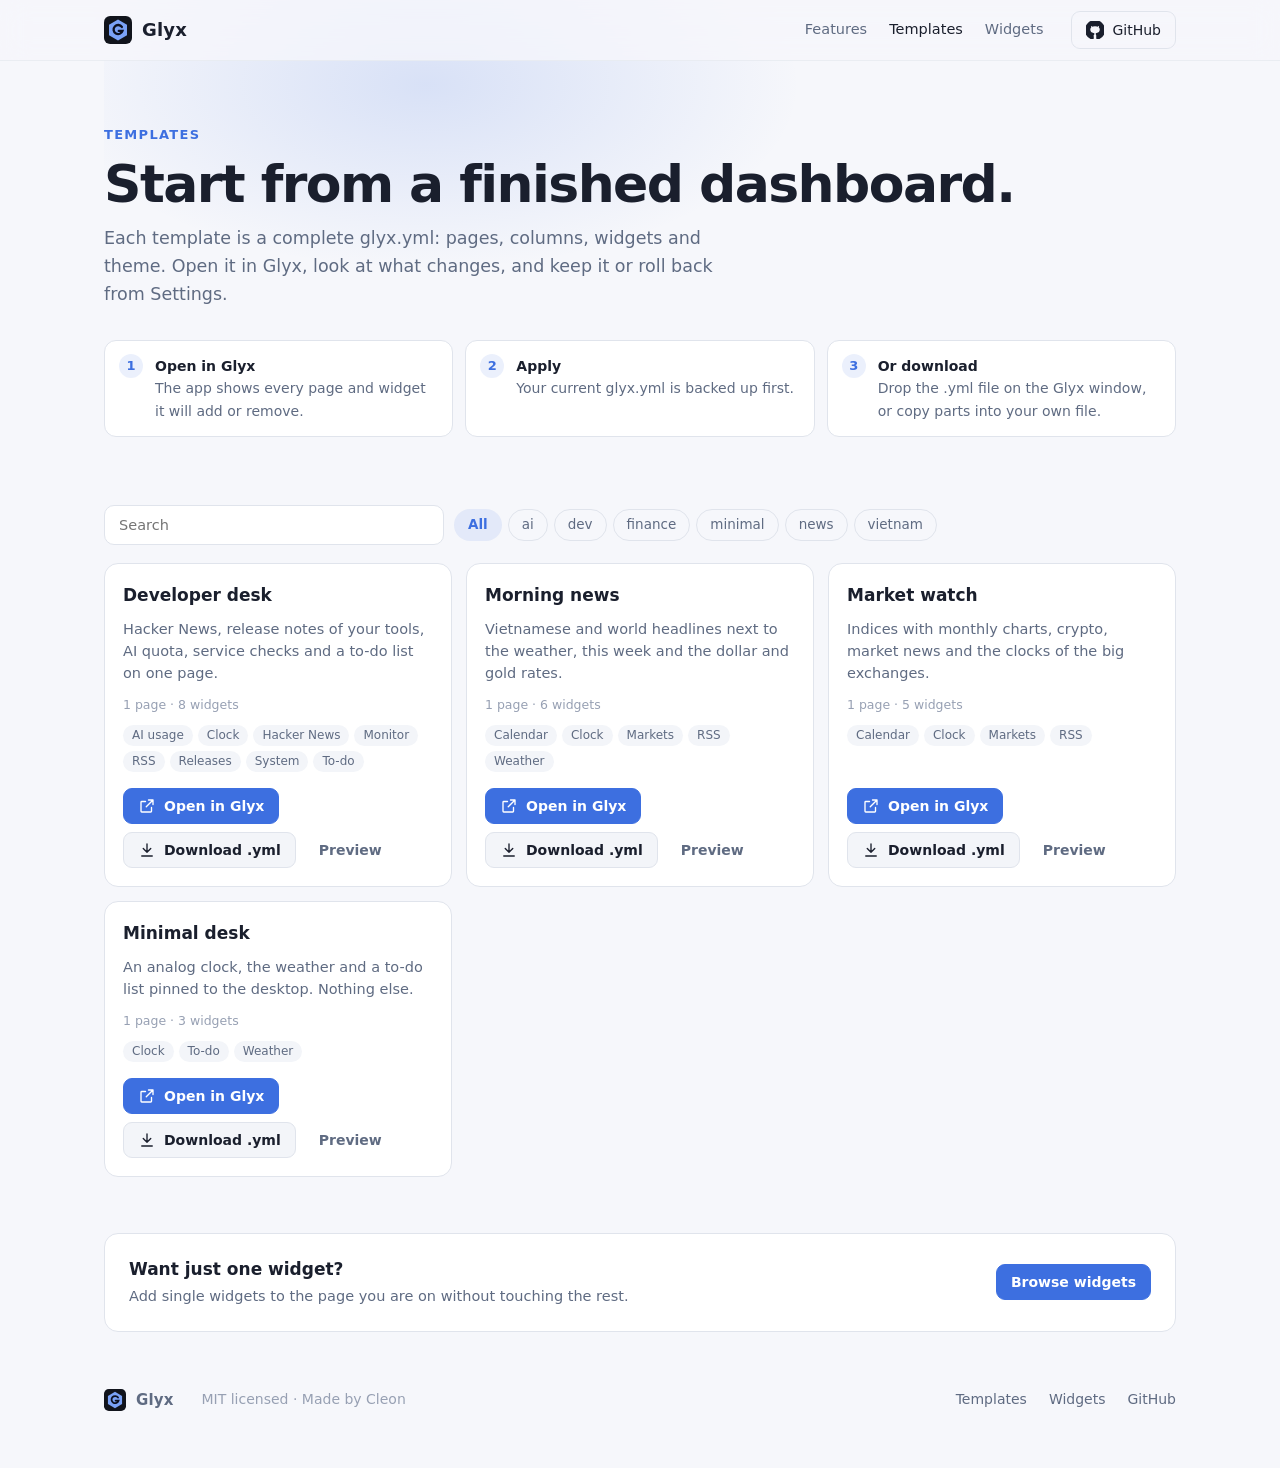
==== templates/index.html @ 7cb259ba "feat: add template and widget gallery with import catalog - /templates/ and /widgets/ list catalog/c" ====
<!doctype html>
<html lang="en">
<head>
<meta charset="utf-8">
<meta name="viewport" content="width=device-width, initial-scale=1">
<title>Templates — Glyx</title>
<meta name="description" content="Ready-made Glyx dashboards: open one in Glyx with a click or download its glyx.yml.">
<meta property="og:title" content="Templates — Glyx">
<meta property="og:description" content="Ready-made Glyx dashboards: open one in Glyx with a click or download its glyx.yml.">
<meta property="og:url" content="https://glyx.org/templates/">
<meta name="theme-color" content="#0d1017">
<link rel="icon" href="/favicon.svg" type="image/svg+xml">
<link rel="stylesheet" href="/assets/site.css">
</head>
<body data-page="templates">
<svg width="0" height="0" style="position:absolute" aria-hidden="true">
  <symbol id="logo" viewBox="0 0 512 512">
    <rect width="512" height="512" rx="112" fill="#11141c"/>
    <path d="M256 66l164.5 95v190L256 446 91.5 351V161z" fill="#7aa2f7"/>
    <path d="M327 200a83 83 0 1 0 11 72h-68" fill="none" stroke="#0c1020" stroke-width="42" stroke-linecap="round"/>
  </symbol>
  <symbol id="github" viewBox="0 0 16 16"><path fill="currentColor" d="M8 0C3.58 0 0 3.58 0 8c0 3.54 2.29 6.53 5.47 7.59.4.07.55-.17.55-.38 0-.19-.01-.82-.01-1.49-2.01.37-2.53-.49-2.69-.94-.09-.23-.48-.94-.82-1.13-.28-.15-.68-.52-.01-.53.63-.01 1.08.58 1.23.82.72 1.21 1.87.87 2.33.66.07-.52.28-.87.51-1.07-1.78-.2-3.64-.89-3.64-3.95 0-.87.31-1.59.82-2.15-.08-.2-.36-1.02.08-2.12 0 0 .67-.21 2.2.82.64-.18 1.32-.27 2-.27.68 0 1.36.09 2 .27 1.53-1.04 2.2-.82 2.2-.82.44 1.1.16 1.92.08 2.12.51.56.82 1.27.82 2.15 0 3.07-1.87 3.75-3.65 3.95.29.25.54.73.54 1.48 0 1.07-.01 1.93-.01 2.2 0 .21.15.46.55.38A8.013 8.013 0 0016 8c0-4.42-3.58-8-8-8z"/></symbol>
  <symbol id="i-download" viewBox="0 0 24 24"><path d="M12 4v11M7 10l5 5 5-5M5 20h14"/></symbol>
  <symbol id="i-open" viewBox="0 0 24 24"><path d="M14 4h6v6M20 4l-9 9M18 14v5a1 1 0 0 1-1 1H5a1 1 0 0 1-1-1V7a1 1 0 0 1 1-1h5"/></symbol>
</svg>

<header class="nav">
  <div class="wrap">
    <a class="logo" href="/"><svg><use href="#logo"/></svg>Glyx</a>
    <nav class="nav-links">
      <a href="/#features">Features</a>
      <a href="/templates/" aria-current="page">Templates</a>
      <a href="/widgets/">Widgets</a>
    </nav>
    <a class="gh" href="https://github.com/glyxapp"><svg class="i"><use href="#github"/></svg>GitHub</a>
  </div>
</header>

<main class="wrap">
  <div class="head">
    <div class="eyebrow">Templates</div>
    <h1>Start from a finished dashboard.</h1>
    <p class="lead">Each template is a complete glyx.yml: pages, columns, widgets and theme. Open it in Glyx, look at what changes, and keep it or roll back from Settings.</p>
    <ol class="steps">
      <li><b>Open in Glyx</b>The app shows every page and widget it will add or remove.</li>
      <li><b>Apply</b>Your current glyx.yml is backed up first.</li>
      <li><b>Or download</b>Drop the .yml file on the Glyx window, or copy parts into your own file.</li>
    </ol>
  </div>

  <div class="tools">
    <input class="search" id="search" type="search" placeholder="Search" aria-label="Search">
    <div class="chips" id="chips" aria-label="Filter by tag"></div>
  </div>
  <div class="grid" id="templates" aria-live="polite"></div>
  <div class="callout">
    <div><b>Want just one widget?</b><span>Add single widgets to the page you are on without touching the rest.</span></div>
    <a class="btn primary" href="/widgets/">Browse widgets</a>
  </div>
</main>

<footer>
  <div class="wrap">
    <a class="logo" href="/" style="font-size:15px"><svg style="width:22px;height:22px"><use href="#logo"/></svg>Glyx</a>
    <span>MIT licensed · Made by Cleon</span>
    <div class="links">
      <a href="/templates/">Templates</a>
      <a href="/widgets/">Widgets</a>
      <a href="https://github.com/glyxapp">GitHub</a>
    </div>
  </div>
</footer>

<div class="toast" id="toast" role="status" aria-live="polite"></div>
<script src="/assets/gallery.js" defer></script>
</body>
</html>
---- assets/site.css ----
/* Shared by the gallery pages (/templates/, /widgets/). Tokens match the landing page. */
:root{
  --font:"Segoe UI Variable Display","Segoe UI",system-ui,-apple-system,"Helvetica Neue",sans-serif;
  --mono:"Cascadia Code","JetBrains Mono",ui-monospace,Consolas,monospace;
  --max:1120px;
  --bg:#0d1017; --bg-2:#11151e; --surface:#171b25; --surface-2:#1e2330;
  --border:#252c3b; --text:#e3e7f1; --dim:#8f98ad; --faint:#5d6680;
  --accent:#7aa2f7; --accent-2:#bb9af7; --accent-soft:rgba(122,162,247,.13); --on-accent:#0c1020;
  --ok:#7fd18b; --warn:#e7c06a; --err:#f2777a;
  --code-key:#7dcfff; --code-str:#9ece6a; --code-com:#5d6680;
  --glow:rgba(122,162,247,.22);
  color-scheme:dark;
}
@media (prefers-color-scheme: light){
  :root:not([data-theme="dark"]){
    --bg:#f6f7fb; --bg-2:#eef1f7; --surface:#ffffff; --surface-2:#f3f5f9;
    --border:#e0e4ec; --text:#1a1f2d; --dim:#5f6b82; --faint:#97a0b3;
    --accent:#3d6fe0; --accent-2:#8a5cf0; --accent-soft:rgba(61,111,224,.1); --on-accent:#fff;
    --ok:#2f9e55; --warn:#a97a06; --err:#d64545;
    --code-key:#1f7ab8; --code-str:#3d8a26; --code-com:#97a0b3;
    --glow:rgba(61,111,224,.16);
    color-scheme:light;
  }
}
:root[data-theme="light"]{
  --bg:#f6f7fb; --bg-2:#eef1f7; --surface:#ffffff; --surface-2:#f3f5f9;
  --border:#e0e4ec; --text:#1a1f2d; --dim:#5f6b82; --faint:#97a0b3;
  --accent:#3d6fe0; --accent-2:#8a5cf0; --accent-soft:rgba(61,111,224,.1); --on-accent:#fff;
  --ok:#2f9e55; --warn:#a97a06; --err:#d64545;
  --code-key:#1f7ab8; --code-str:#3d8a26; --code-com:#97a0b3;
  --glow:rgba(61,111,224,.16);
  color-scheme:light;
}

*{box-sizing:border-box}
body{margin:0;background:var(--bg);color:var(--text);font:16px/1.6 var(--font);-webkit-font-smoothing:antialiased;overflow-x:hidden}
a{color:inherit}
code,pre{font-family:var(--mono)}
button{font:inherit;color:inherit;cursor:pointer}
.wrap{max-width:var(--max);margin:0 auto;padding:0 24px}
.i{width:18px;height:18px;fill:none;stroke:currentColor;stroke-width:1.8;stroke-linecap:round;stroke-linejoin:round;flex:none}

.nav{position:sticky;top:0;z-index:10;backdrop-filter:blur(14px);-webkit-backdrop-filter:blur(14px);background:color-mix(in srgb,var(--bg) 78%,transparent);border-bottom:1px solid color-mix(in srgb,var(--border) 60%,transparent)}
.nav .wrap{display:flex;align-items:center;gap:28px;height:60px}
.logo{display:flex;align-items:center;gap:10px;font-weight:700;font-size:18px;letter-spacing:.01em;text-decoration:none}
.logo svg{width:28px;height:28px}
.nav-links{display:flex;gap:22px;margin-left:auto;font-size:14.5px}
.nav-links a{color:var(--dim);text-decoration:none}
.nav-links a:hover,.nav-links a[aria-current]{color:var(--text)}
.gh{display:flex;align-items:center;gap:8px;padding:7px 14px;border:1px solid var(--border);border-radius:9px;font-size:14px;text-decoration:none}
.gh:hover{background:var(--surface)}

.head{position:relative;padding:64px 0 28px}
.head::before{content:"";position:absolute;inset:-120px 0 auto;height:480px;background:radial-gradient(50% 55% at 30% 30%,var(--glow),transparent 70%);pointer-events:none;z-index:-1}
.eyebrow{font-size:13px;font-weight:650;letter-spacing:.1em;text-transform:uppercase;color:var(--accent)}
h1{margin:10px 0 12px;font-size:clamp(34px,5vw,52px);line-height:1.08;letter-spacing:-.03em;font-weight:740}
.lead{max-width:640px;margin:0;color:var(--dim);font-size:17.5px}

.steps{display:grid;grid-template-columns:repeat(3,1fr);gap:12px;margin:32px 0 0;padding:0;list-style:none;counter-reset:s}
.steps li{position:relative;padding:14px 16px 14px 50px;border:1px solid var(--border);border-radius:12px;background:var(--surface);font-size:14px;color:var(--dim);counter-increment:s}
.steps li::before{content:counter(s);position:absolute;left:14px;top:13px;width:24px;height:24px;border-radius:50%;display:grid;place-items:center;background:var(--accent-soft);color:var(--accent);font-weight:700;font-size:13px}
.steps b{display:block;color:var(--text);font-weight:600}

.tools{display:flex;flex-wrap:wrap;gap:10px;align-items:center;margin:40px 0 18px}
.search{flex:1 1 240px;max-width:340px;height:40px;padding:0 14px;border:1px solid var(--border);border-radius:10px;background:var(--surface);font:inherit;font-size:14.5px;color:var(--text)}
.search:focus{outline:2px solid var(--accent);outline-offset:-1px}
.chips{display:flex;flex-wrap:wrap;gap:6px}
.chip{height:32px;padding:0 13px;border:1px solid var(--border);border-radius:99px;background:transparent;font-size:13.5px;color:var(--dim)}
.chip:hover{color:var(--text)}
.chip[aria-pressed="true"]{background:var(--accent-soft);border-color:transparent;color:var(--accent);font-weight:600}

h2{margin:56px 0 6px;font-size:24px;letter-spacing:-.015em}
h2 + .sub{margin:0 0 18px;color:var(--dim);font-size:15px}
.grid{display:grid;grid-template-columns:repeat(auto-fill,minmax(320px,1fr));gap:14px}
.card{display:flex;flex-direction:column;gap:10px;padding:18px;border:1px solid var(--border);border-radius:14px;background:var(--surface);min-width:0}
.card:hover{border-color:color-mix(in srgb,var(--accent) 45%,var(--border))}
.card h3{margin:0;font-size:17px;font-weight:650;display:flex;align-items:baseline;gap:8px;flex-wrap:wrap}
.card h3 small{font-size:12.5px;font-weight:500;color:var(--faint)}
.card p{margin:0;color:var(--dim);font-size:14.5px;line-height:1.5}
.meta{font-size:12.5px;color:var(--faint)}
.tags{display:flex;flex-wrap:wrap;gap:5px}
.tag{padding:1px 9px;border-radius:99px;background:var(--surface-2);font-size:12px;color:var(--dim)}
.tag.src{background:var(--accent-soft);color:var(--accent)}
.perms{margin:0;padding:10px 12px 10px 30px;border-radius:9px;background:var(--surface-2);font-size:13px;color:var(--dim);line-height:1.6}
.perms.none{padding-left:12px;list-style:none}
.actions{display:flex;flex-wrap:wrap;gap:8px;margin-top:auto;padding-top:6px}
.btn{display:inline-flex;align-items:center;gap:8px;height:36px;padding:0 14px;border-radius:9px;border:1px solid var(--border);background:var(--surface-2);font-size:14px;font-weight:550;text-decoration:none;white-space:nowrap}
.btn:hover{background:color-mix(in srgb,var(--surface-2) 70%,var(--border))}
.btn.primary{background:var(--accent);border-color:var(--accent);color:var(--on-accent)}
.btn.primary:hover{filter:brightness(1.07)}
.btn.quiet{background:transparent;border-color:transparent;color:var(--dim)}
.btn.quiet:hover{color:var(--text);background:var(--surface-2)}
pre.yaml{margin:0;max-height:320px;overflow:auto;padding:12px 14px;border-radius:9px;background:var(--bg-2);border:1px solid var(--border);font-size:12.5px;line-height:1.55;color:var(--text);white-space:pre}
pre.yaml .k{color:var(--code-key)}
pre.yaml .c{color:var(--code-com)}
.empty{padding:40px;text-align:center;color:var(--faint);border:1px dashed var(--border);border-radius:14px}

.callout{display:flex;flex-wrap:wrap;gap:12px 28px;align-items:center;margin:56px 0 0;padding:22px 24px;border:1px solid var(--border);border-radius:14px;background:var(--surface)}
.callout div{flex:1 1 320px}
.callout b{display:block;font-size:17px}
.callout span{color:var(--dim);font-size:14.5px}

.toast{position:fixed;left:50%;bottom:24px;z-index:20;transform:translate(-50%,20px);opacity:0;width:min(560px,calc(100% - 32px));padding:14px 16px;border:1px solid var(--border);border-radius:12px;background:var(--surface);box-shadow:0 20px 60px -12px rgba(0,0,0,.45);font-size:14px;color:var(--dim);transition:opacity .2s,transform .2s;pointer-events:none}
.toast.on{opacity:1;transform:translate(-50%,0);pointer-events:auto}
.toast b{color:var(--text)}

footer{padding:56px 0;color:var(--faint);font-size:14px}
footer .wrap{display:flex;flex-wrap:wrap;gap:16px 28px;align-items:center}
footer .links{display:flex;gap:22px;margin-left:auto}
footer a{color:var(--dim);text-decoration:none}
footer a:hover{color:var(--text)}

@media (max-width:760px){
  .nav-links{display:none}
  .gh{margin-left:auto}
  .steps{grid-template-columns:1fr}
  .grid{grid-template-columns:1fr}
  .search{max-width:none}
}
@media (prefers-reduced-motion:reduce){*{transition:none!important}}
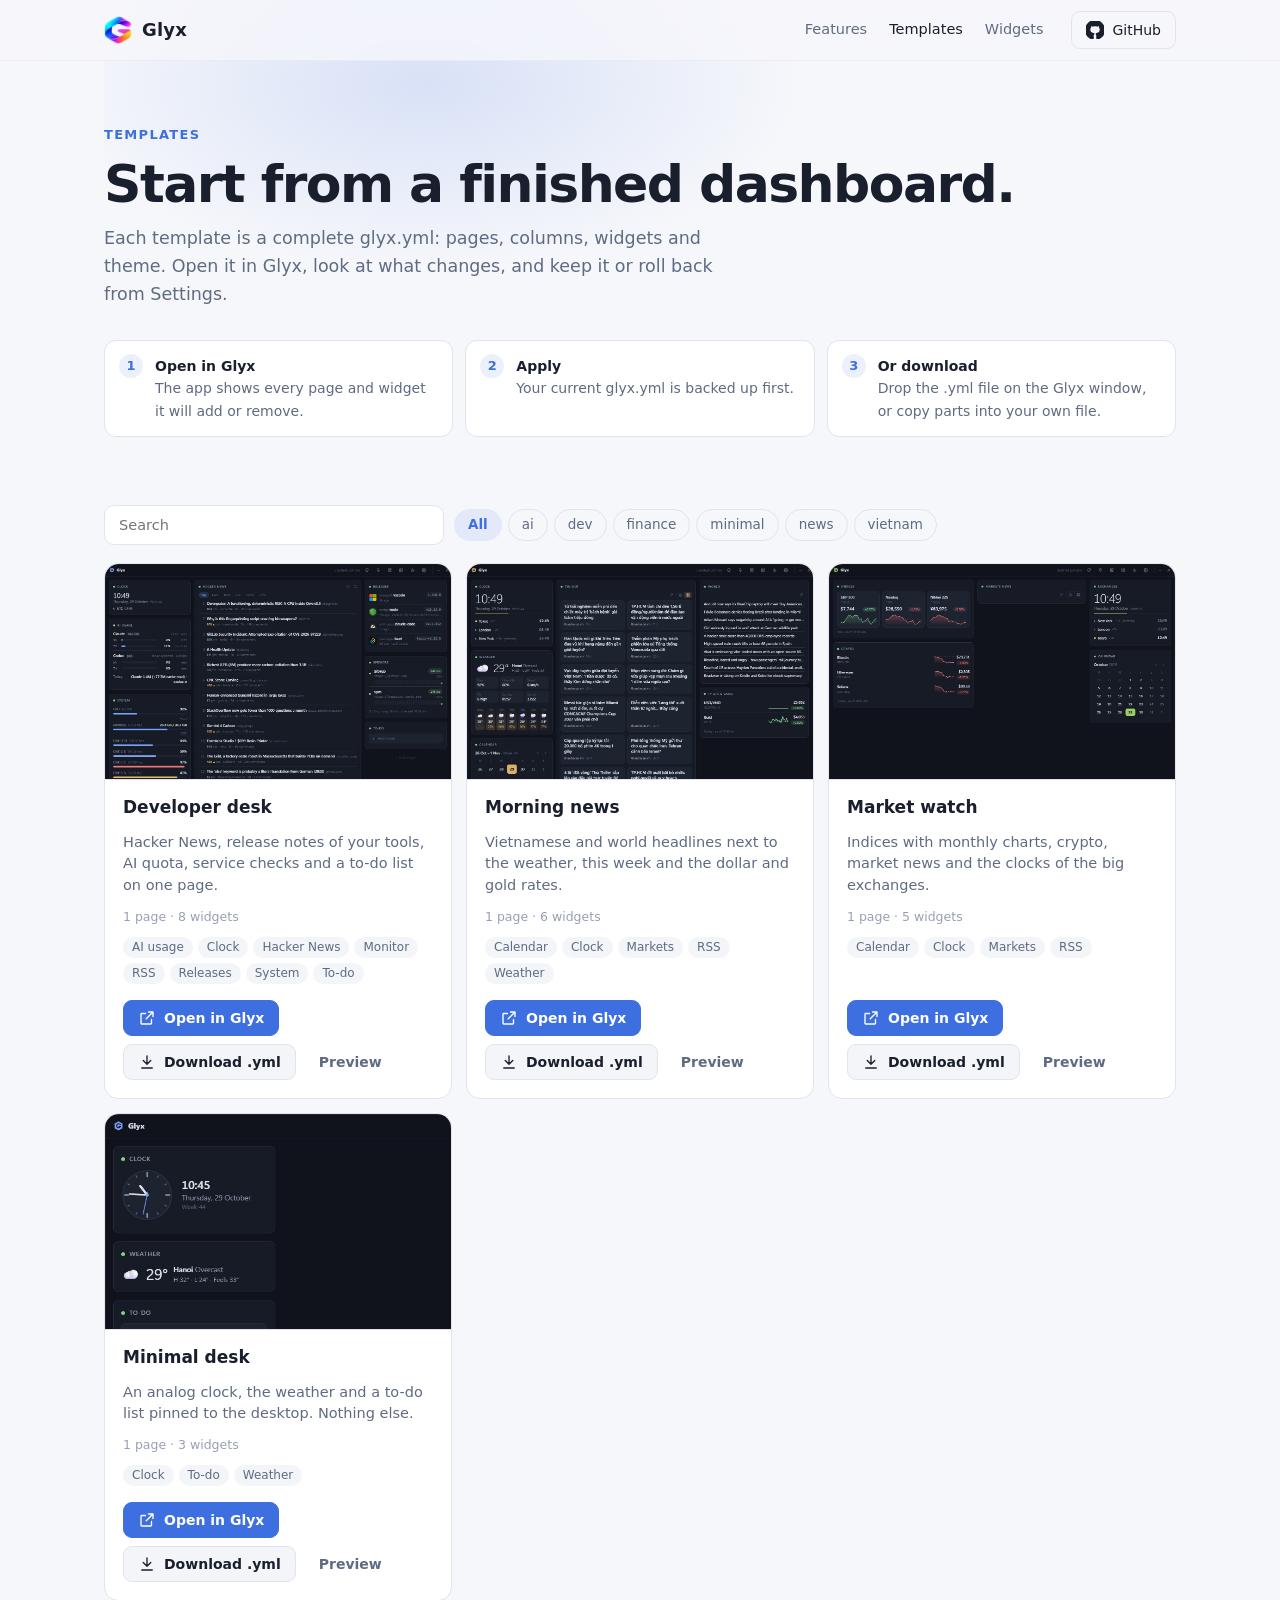
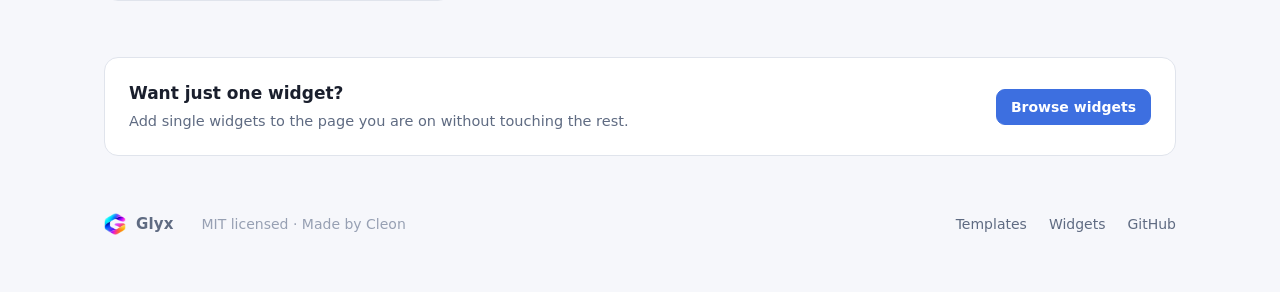
==== commit b43ebd51: "feat: new Glyx logo in the favicon and the header" ====
--- a/templates/index.html
+++ b/templates/index.html
@@ -14,11 +14,7 @@
 </head>
 <body data-page="templates">
 <svg width="0" height="0" style="position:absolute" aria-hidden="true">
-  <symbol id="logo" viewBox="0 0 512 512">
-    <rect width="512" height="512" rx="112" fill="#11141c"/>
-    <path d="M256 66l164.5 95v190L256 446 91.5 351V161z" fill="#7aa2f7"/>
-    <path d="M327 200a83 83 0 1 0 11 72h-68" fill="none" stroke="#0c1020" stroke-width="42" stroke-linecap="round"/>
-  </symbol>
+  <symbol id="logo" viewBox="0 0 512 512"><image href="[data-uri]" width="512" height="512"/></symbol>
   <symbol id="github" viewBox="0 0 16 16"><path fill="currentColor" d="M8 0C3.58 0 0 3.58 0 8c0 3.54 2.29 6.53 5.47 7.59.4.07.55-.17.55-.38 0-.19-.01-.82-.01-1.49-2.01.37-2.53-.49-2.69-.94-.09-.23-.48-.94-.82-1.13-.28-.15-.68-.52-.01-.53.63-.01 1.08.58 1.23.82.72 1.21 1.87.87 2.33.66.07-.52.28-.87.51-1.07-1.78-.2-3.64-.89-3.64-3.95 0-.87.31-1.59.82-2.15-.08-.2-.36-1.02.08-2.12 0 0 .67-.21 2.2.82.64-.18 1.32-.27 2-.27.68 0 1.36.09 2 .27 1.53-1.04 2.2-.82 2.2-.82.44 1.1.16 1.92.08 2.12.51.56.82 1.27.82 2.15 0 3.07-1.87 3.75-3.65 3.95.29.25.54.73.54 1.48 0 1.07-.01 1.93-.01 2.2 0 .21.15.46.55.38A8.013 8.013 0 0016 8c0-4.42-3.58-8-8-8z"/></symbol>
   <symbol id="i-download" viewBox="0 0 24 24"><path d="M12 4v11M7 10l5 5 5-5M5 20h14"/></symbol>
   <symbol id="i-open" viewBox="0 0 24 24"><path d="M14 4h6v6M20 4l-9 9M18 14v5a1 1 0 0 1-1 1H5a1 1 0 0 1-1-1V7a1 1 0 0 1 1-1h5"/></symbol>
--- a/assets/site.css
+++ b/assets/site.css
@@ -74,6 +74,12 @@
 .grid{display:grid;grid-template-columns:repeat(auto-fill,minmax(320px,1fr));gap:14px}
 .card{display:flex;flex-direction:column;gap:10px;padding:18px;border:1px solid var(--border);border-radius:14px;background:var(--surface);min-width:0}
 .card:hover{border-color:color-mix(in srgb,var(--accent) 45%,var(--border))}
+.shot{flex:none;display:block;margin:-18px -18px 4px;padding:0;border:0;border-bottom:1px solid var(--border);border-radius:14px 14px 0 0;background:var(--bg-2);aspect-ratio:16/10;overflow:hidden;cursor:zoom-in}
+.shot img{display:block;width:100%;height:100%;object-fit:cover;object-position:top center}
+#widgets .shot,#sources .shot{background:#0d1017}
+#widgets .shot img,#sources .shot img{object-position:top left}
+.zoom{position:fixed;inset:0;z-index:30;display:grid;place-items:center;padding:24px;background:rgb(5 8 15 / .78);cursor:zoom-out}
+.zoom img{max-width:100%;max-height:100%;border-radius:12px;box-shadow:0 30px 80px rgb(0 0 0 / .5)}
 .card h3{margin:0;font-size:17px;font-weight:650;display:flex;align-items:baseline;gap:8px;flex-wrap:wrap}
 .card h3 small{font-size:12.5px;font-weight:500;color:var(--faint)}
 .card p{margin:0;color:var(--dim);font-size:14.5px;line-height:1.5}
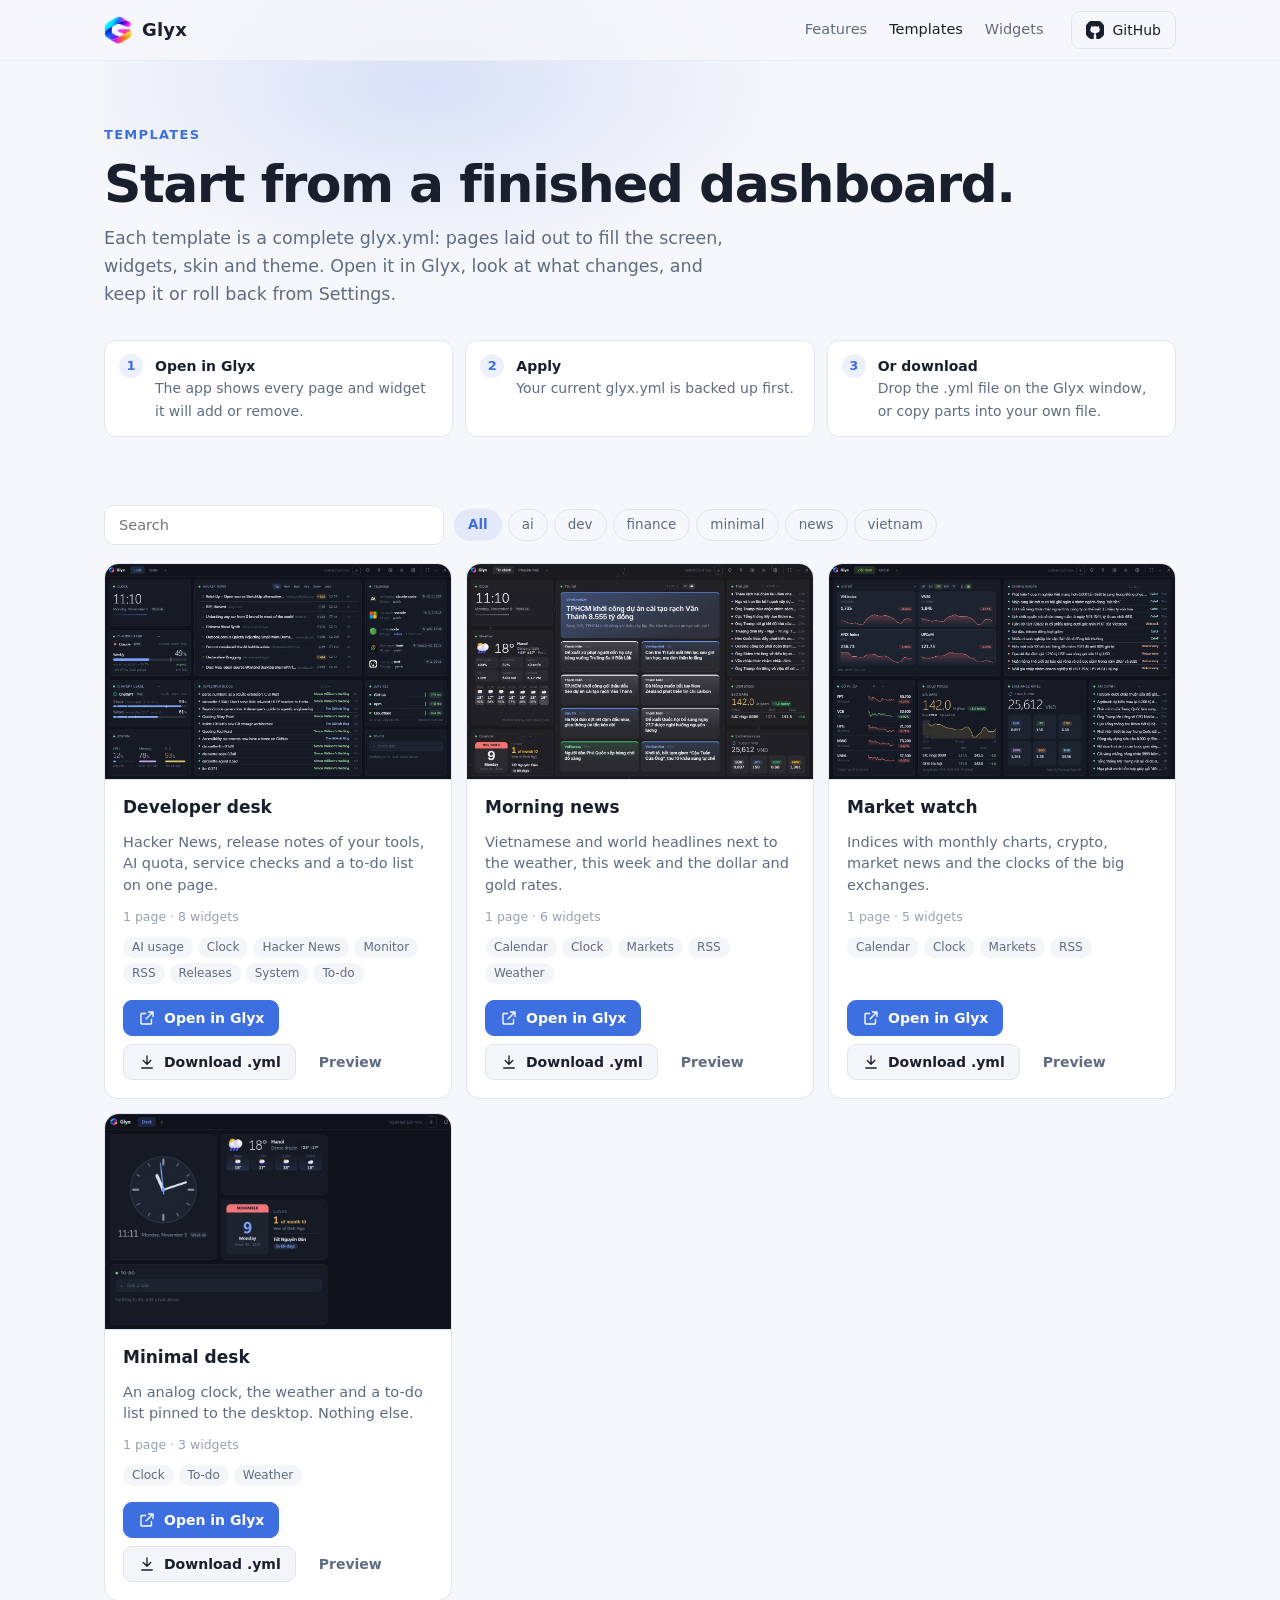
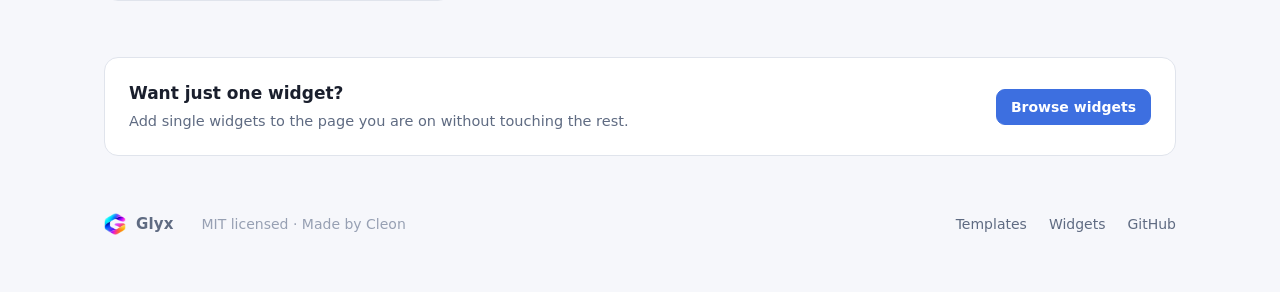
==== commit 953fb39c: "feat: rebuild the page templates on the 24-cell grid and add Study desk and Home lab Every template " ====
--- a/templates/index.html
+++ b/templates/index.html
@@ -36,7 +36,7 @@
   <div class="head">
     <div class="eyebrow">Templates</div>
     <h1>Start from a finished dashboard.</h1>
-    <p class="lead">Each template is a complete glyx.yml: pages, columns, widgets and theme. Open it in Glyx, look at what changes, and keep it or roll back from Settings.</p>
+    <p class="lead">Each template is a complete glyx.yml: pages laid out to fill the screen, widgets, skin and theme. Open it in Glyx, look at what changes, and keep it or roll back from Settings.</p>
     <ol class="steps">
       <li><b>Open in Glyx</b>The app shows every page and widget it will add or remove.</li>
       <li><b>Apply</b>Your current glyx.yml is backed up first.</li>
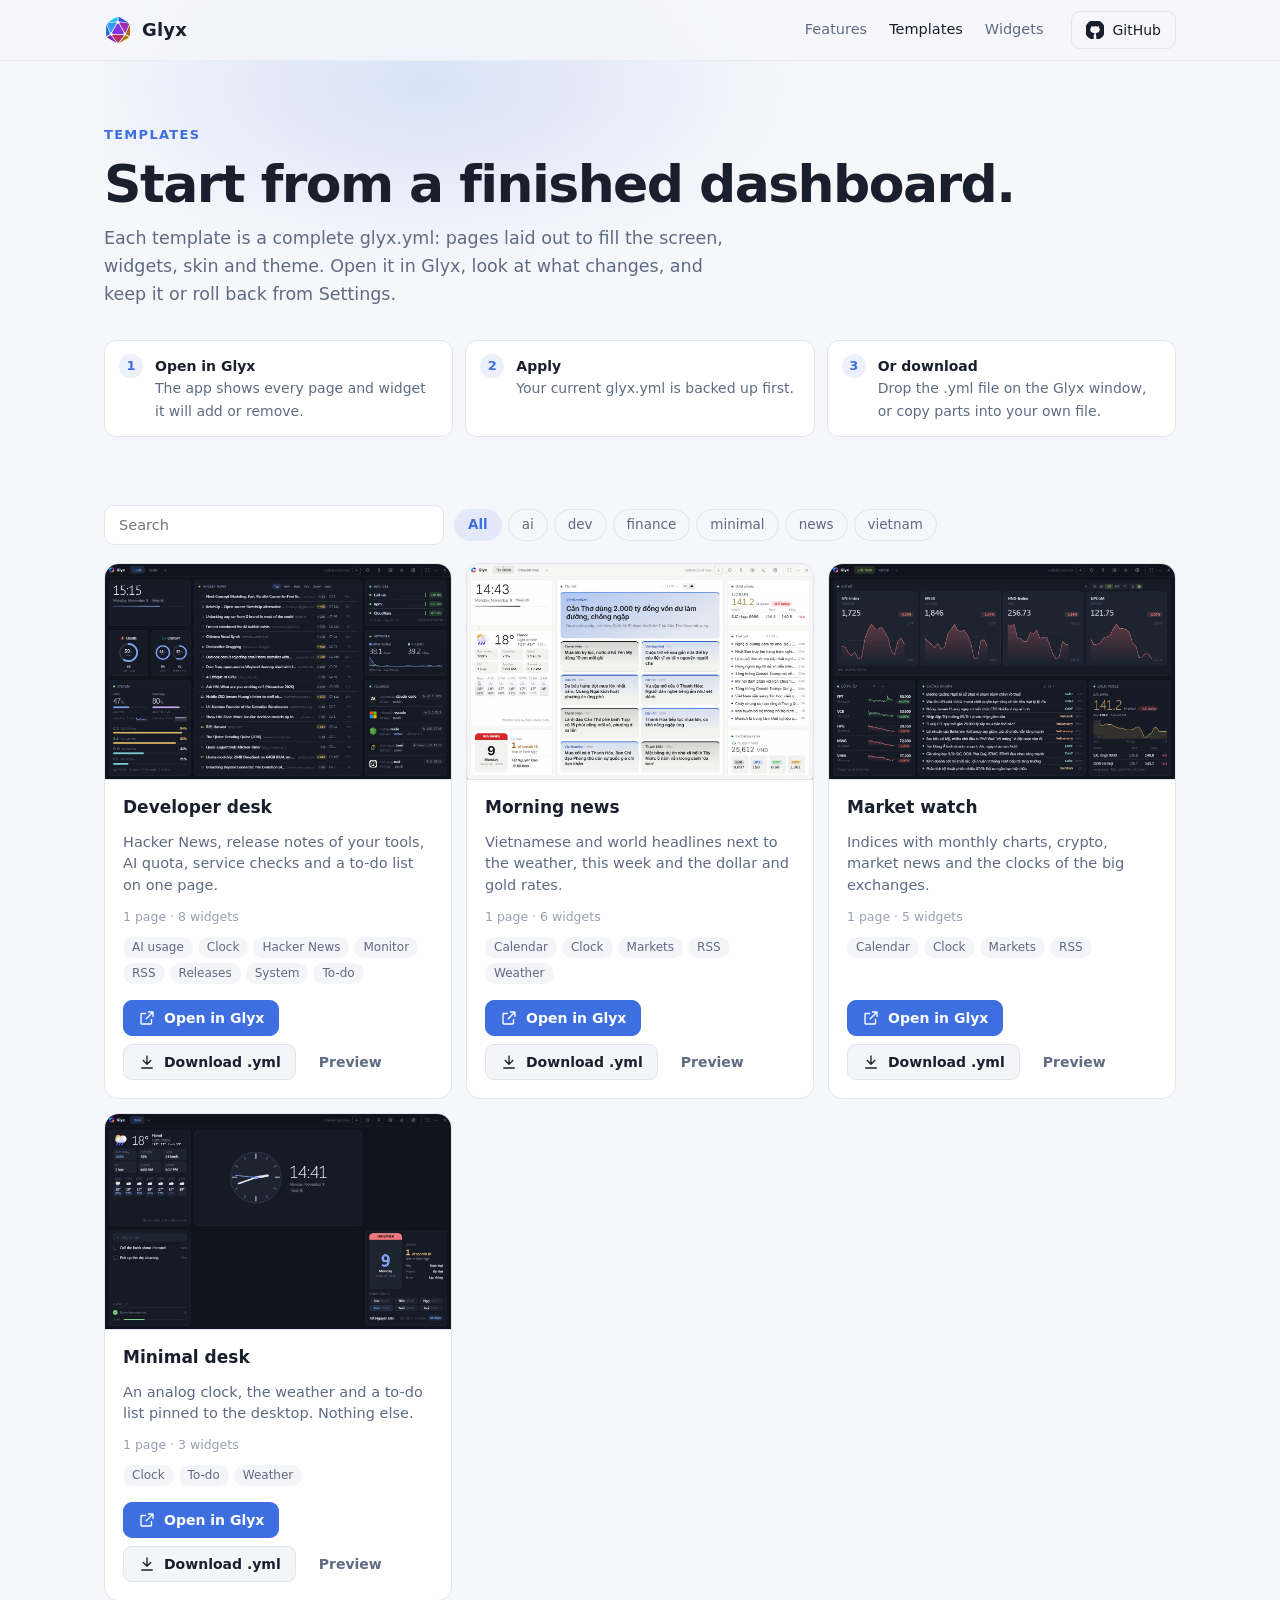
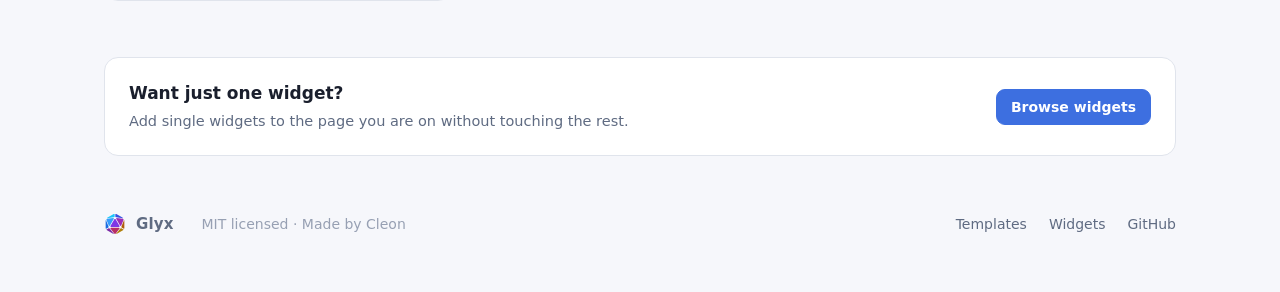
==== commit ccc454fc: "feat: the new Glyx logo, the icosahedron of hexagon tiles, in the favicon and the header Taken from " ====
--- a/templates/index.html
+++ b/templates/index.html
@@ -14,7 +14,7 @@
 </head>
 <body data-page="templates">
 <svg width="0" height="0" style="position:absolute" aria-hidden="true">
-  <symbol id="logo" viewBox="0 0 512 512"><image href="[data-uri]" width="512" height="512"/></symbol>
+  <symbol id="logo" viewBox="0 0 512 512"><path d="M347.8,327.4Q352.1,327.4 354.3,323.7L362.0,310.4Q364.1,306.6 362.0,302.9L270.2,143.9Q268.0,140.1 263.7,140.1L248.3,140.1Q244.0,140.1 241.8,143.9L150.0,302.9Q147.9,306.6 150.0,310.4L157.7,323.7Q159.9,327.4 164.2,327.4Z" fill="#7E38E6"/><path d="M112.8,297.7Q114.1,301.0 117.6,300.5L130.1,298.8Q133.6,298.4 135.3,295.3L227.9,134.9Q229.7,131.9 228.3,128.6L223.6,117.0Q222.3,113.7 218.8,114.2L71.0,134.3Q66.7,134.9 64.6,138.6L56.9,152.0Q54.7,155.7 56.4,159.7Z" fill="#369CFC"/><path d="M455.6,159.7Q457.3,155.7 455.1,152.0L447.4,138.6Q445.3,134.9 441.0,134.3L293.2,114.2Q289.7,113.7 288.4,117.0L283.7,128.6Q282.3,131.9 284.1,134.9L376.7,295.3Q378.4,298.4 381.9,298.8L394.4,300.5Q397.9,301.0 399.2,297.7Z" fill="#9C2FB5"/><path d="M287.3,24.9Q284.3,23.2 280.8,22.7L268.3,21.0Q264.8,20.5 264.8,24.1L264.8,85.1Q264.8,89.1 268.3,91.1L280.8,98.3Q284.3,100.3 288.3,100.9L438.3,121.3Q439.8,121.5 439.8,120.0L439.8,114.5Q439.8,113.0 438.5,112.2Z" fill="#3551E2"/><path d="M73.5,112.2Q72.2,113.0 72.2,114.5L72.2,120.0Q72.2,121.5 73.7,121.3L223.7,100.9Q227.7,100.3 231.2,98.3L243.7,91.1Q247.2,89.1 247.2,85.1L247.2,24.1Q247.2,20.5 243.7,21.0L231.2,22.7Q227.7,23.2 224.7,24.9Z" fill="#1CC6F9"/><path d="M362.0,362.2Q364.1,359.4 362.0,356.6L354.3,346.7Q352.1,343.9 348.6,343.9L163.4,343.9Q159.9,343.9 157.7,346.7L150.0,356.6Q147.9,359.4 150.0,362.2L241.3,480.1Q244.0,483.5 248.3,483.5L263.7,483.5Q268.0,483.5 270.7,480.1Z" fill="#B82E65"/><path d="M38.5,347.5Q38.5,351.0 39.8,354.3L44.5,365.9Q45.9,369.2 48.9,367.4L101.8,336.9Q105.3,334.9 105.3,330.8L105.3,316.5Q105.3,312.4 103.8,308.7L46.5,168.5Q45.9,167.1 44.5,167.9L39.8,170.6Q38.5,171.4 38.5,172.9Z" fill="#1A6DE1"/><path d="M220.9,489.0Q222.3,489.8 223.6,489.0L228.3,486.3Q229.7,485.5 228.7,484.3L136.0,364.6Q133.6,361.4 130.1,359.4L117.6,352.2Q114.1,350.2 110.6,352.2L57.8,382.7Q54.7,384.5 56.9,387.3L64.6,397.2Q66.7,400.0 69.8,401.7Z" fill="#7B2CA7"/><path d="M473.5,172.9Q473.5,171.4 472.2,170.6L467.5,167.9Q466.1,167.1 465.5,168.5L408.2,308.7Q406.7,312.4 406.7,316.5L406.7,330.8Q406.7,334.9 410.2,336.9L463.1,367.4Q466.1,369.2 467.5,365.9L472.2,354.3Q473.5,351.0 473.5,347.5Z" fill="#B15D0C"/><path d="M442.2,401.7Q445.3,400.0 447.4,397.2L455.1,387.3Q457.3,384.5 454.2,382.7L401.4,352.2Q397.9,350.2 394.4,352.2L381.9,359.4Q378.4,361.4 376.0,364.6L283.3,484.3Q282.3,485.5 283.7,486.3L288.4,489.0Q289.7,489.8 291.1,489.0Z" fill="#B1800C"/></symbol>
   <symbol id="github" viewBox="0 0 16 16"><path fill="currentColor" d="M8 0C3.58 0 0 3.58 0 8c0 3.54 2.29 6.53 5.47 7.59.4.07.55-.17.55-.38 0-.19-.01-.82-.01-1.49-2.01.37-2.53-.49-2.69-.94-.09-.23-.48-.94-.82-1.13-.28-.15-.68-.52-.01-.53.63-.01 1.08.58 1.23.82.72 1.21 1.87.87 2.33.66.07-.52.28-.87.51-1.07-1.78-.2-3.64-.89-3.64-3.95 0-.87.31-1.59.82-2.15-.08-.2-.36-1.02.08-2.12 0 0 .67-.21 2.2.82.64-.18 1.32-.27 2-.27.68 0 1.36.09 2 .27 1.53-1.04 2.2-.82 2.2-.82.44 1.1.16 1.92.08 2.12.51.56.82 1.27.82 2.15 0 3.07-1.87 3.75-3.65 3.95.29.25.54.73.54 1.48 0 1.07-.01 1.93-.01 2.2 0 .21.15.46.55.38A8.013 8.013 0 0016 8c0-4.42-3.58-8-8-8z"/></symbol>
   <symbol id="i-download" viewBox="0 0 24 24"><path d="M12 4v11M7 10l5 5 5-5M5 20h14"/></symbol>
   <symbol id="i-open" viewBox="0 0 24 24"><path d="M14 4h6v6M20 4l-9 9M18 14v5a1 1 0 0 1-1 1H5a1 1 0 0 1-1-1V7a1 1 0 0 1 1-1h5"/></symbol>
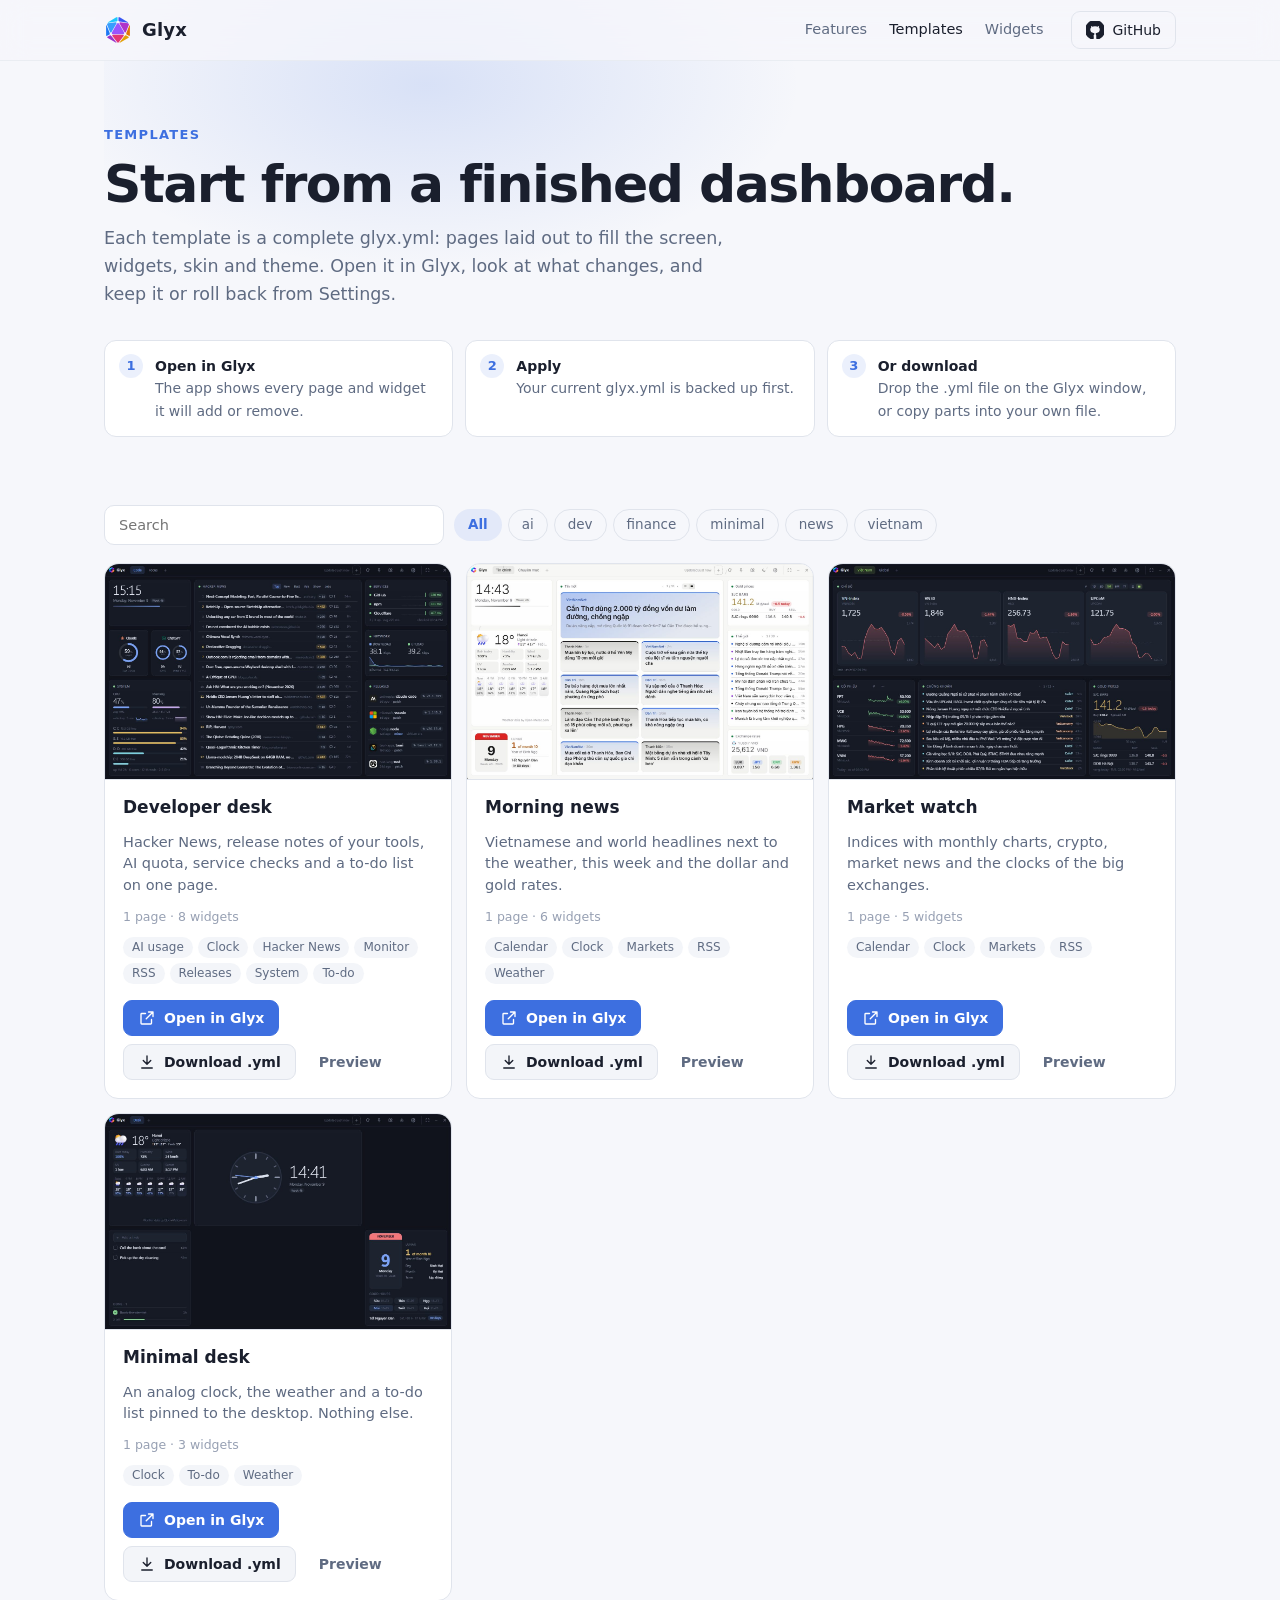
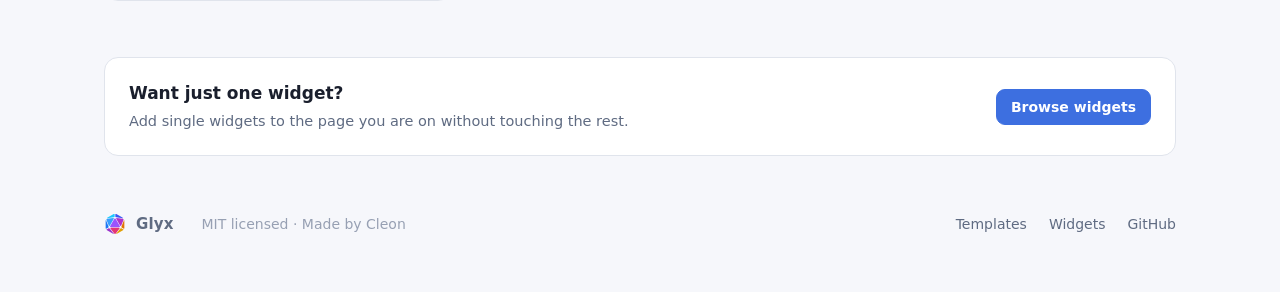
==== commit cd27c6c4: "feat: the logo lit lightly, with the front triangle as its focus From the Glyx repo (8f7c9e3): the t" ====
--- a/templates/index.html
+++ b/templates/index.html
@@ -14,7 +14,7 @@
 </head>
 <body data-page="templates">
 <svg width="0" height="0" style="position:absolute" aria-hidden="true">
-  <symbol id="logo" viewBox="0 0 512 512"><path d="M347.8,327.4Q352.1,327.4 354.3,323.7L362.0,310.4Q364.1,306.6 362.0,302.9L270.2,143.9Q268.0,140.1 263.7,140.1L248.3,140.1Q244.0,140.1 241.8,143.9L150.0,302.9Q147.9,306.6 150.0,310.4L157.7,323.7Q159.9,327.4 164.2,327.4Z" fill="#7E38E6"/><path d="M112.8,297.7Q114.1,301.0 117.6,300.5L130.1,298.8Q133.6,298.4 135.3,295.3L227.9,134.9Q229.7,131.9 228.3,128.6L223.6,117.0Q222.3,113.7 218.8,114.2L71.0,134.3Q66.7,134.9 64.6,138.6L56.9,152.0Q54.7,155.7 56.4,159.7Z" fill="#369CFC"/><path d="M455.6,159.7Q457.3,155.7 455.1,152.0L447.4,138.6Q445.3,134.9 441.0,134.3L293.2,114.2Q289.7,113.7 288.4,117.0L283.7,128.6Q282.3,131.9 284.1,134.9L376.7,295.3Q378.4,298.4 381.9,298.8L394.4,300.5Q397.9,301.0 399.2,297.7Z" fill="#9C2FB5"/><path d="M287.3,24.9Q284.3,23.2 280.8,22.7L268.3,21.0Q264.8,20.5 264.8,24.1L264.8,85.1Q264.8,89.1 268.3,91.1L280.8,98.3Q284.3,100.3 288.3,100.9L438.3,121.3Q439.8,121.5 439.8,120.0L439.8,114.5Q439.8,113.0 438.5,112.2Z" fill="#3551E2"/><path d="M73.5,112.2Q72.2,113.0 72.2,114.5L72.2,120.0Q72.2,121.5 73.7,121.3L223.7,100.9Q227.7,100.3 231.2,98.3L243.7,91.1Q247.2,89.1 247.2,85.1L247.2,24.1Q247.2,20.5 243.7,21.0L231.2,22.7Q227.7,23.2 224.7,24.9Z" fill="#1CC6F9"/><path d="M362.0,362.2Q364.1,359.4 362.0,356.6L354.3,346.7Q352.1,343.9 348.6,343.9L163.4,343.9Q159.9,343.9 157.7,346.7L150.0,356.6Q147.9,359.4 150.0,362.2L241.3,480.1Q244.0,483.5 248.3,483.5L263.7,483.5Q268.0,483.5 270.7,480.1Z" fill="#B82E65"/><path d="M38.5,347.5Q38.5,351.0 39.8,354.3L44.5,365.9Q45.9,369.2 48.9,367.4L101.8,336.9Q105.3,334.9 105.3,330.8L105.3,316.5Q105.3,312.4 103.8,308.7L46.5,168.5Q45.9,167.1 44.5,167.9L39.8,170.6Q38.5,171.4 38.5,172.9Z" fill="#1A6DE1"/><path d="M220.9,489.0Q222.3,489.8 223.6,489.0L228.3,486.3Q229.7,485.5 228.7,484.3L136.0,364.6Q133.6,361.4 130.1,359.4L117.6,352.2Q114.1,350.2 110.6,352.2L57.8,382.7Q54.7,384.5 56.9,387.3L64.6,397.2Q66.7,400.0 69.8,401.7Z" fill="#7B2CA7"/><path d="M473.5,172.9Q473.5,171.4 472.2,170.6L467.5,167.9Q466.1,167.1 465.5,168.5L408.2,308.7Q406.7,312.4 406.7,316.5L406.7,330.8Q406.7,334.9 410.2,336.9L463.1,367.4Q466.1,369.2 467.5,365.9L472.2,354.3Q473.5,351.0 473.5,347.5Z" fill="#B15D0C"/><path d="M442.2,401.7Q445.3,400.0 447.4,397.2L455.1,387.3Q457.3,384.5 454.2,382.7L401.4,352.2Q397.9,350.2 394.4,352.2L381.9,359.4Q378.4,361.4 376.0,364.6L283.3,484.3Q282.3,485.5 283.7,486.3L288.4,489.0Q289.7,489.8 291.1,489.0Z" fill="#B1800C"/></symbol>
+  <symbol id="logo" viewBox="0 0 512 512"><path d="M355.1,333.0Q359.8,333.0 362.1,328.9L370.5,314.5Q372.8,310.5 370.5,306.4L271.3,134.7Q269.0,130.7 264.3,130.7L247.7,130.7Q243.0,130.7 240.7,134.7L141.5,306.4Q139.2,310.5 141.5,314.5L149.9,328.9Q152.2,333.0 156.9,333.0Z" fill="#9A54FE"/><path d="M112.8,297.7Q114.1,301.0 117.6,300.5L130.1,298.8Q133.6,298.4 135.3,295.3L227.9,134.9Q229.7,131.9 228.3,128.6L223.6,117.0Q222.3,113.7 218.8,114.2L71.0,134.3Q66.7,134.9 64.6,138.6L56.9,152.0Q54.7,155.7 56.4,159.7Z" fill="#379DFE"/><path d="M455.6,159.7Q457.3,155.7 455.1,152.0L447.4,138.6Q445.3,134.9 441.0,134.3L293.2,114.2Q289.7,113.7 288.4,117.0L283.7,128.6Q282.3,131.9 284.1,134.9L376.7,295.3Q378.4,298.4 381.9,298.8L394.4,300.5Q397.9,301.0 399.2,297.7Z" fill="#B034C9"/><path d="M287.3,24.9Q284.3,23.2 280.8,22.7L268.3,21.0Q264.8,20.5 264.8,24.1L264.8,85.1Q264.8,89.1 268.3,91.1L280.8,98.3Q284.3,100.3 288.3,100.9L438.3,121.3Q439.8,121.5 439.8,120.0L439.8,114.5Q439.8,113.0 438.5,112.2Z" fill="#3957F4"/><path d="M73.5,112.2Q72.2,113.0 72.2,114.5L72.2,120.0Q72.2,121.5 73.7,121.3L223.7,100.9Q227.7,100.3 231.2,98.3L243.7,91.1Q247.2,89.1 247.2,85.1L247.2,24.1Q247.2,20.5 243.7,21.0L231.2,22.7Q227.7,23.2 224.7,24.9Z" fill="#1CC9FD"/><path d="M362.0,362.2Q364.1,359.4 362.0,356.6L354.3,346.7Q352.1,343.9 348.6,343.9L163.4,343.9Q159.9,343.9 157.7,346.7L150.0,356.6Q147.9,359.4 150.0,362.2L241.3,480.1Q244.0,483.5 248.3,483.5L263.7,483.5Q268.0,483.5 270.7,480.1Z" fill="#E43675"/><path d="M38.5,347.5Q38.5,351.0 39.8,354.3L44.5,365.9Q45.9,369.2 48.9,367.4L101.8,336.9Q105.3,334.9 105.3,330.8L105.3,316.5Q105.3,312.4 103.8,308.7L46.5,168.5Q45.9,167.1 44.5,167.9L39.8,170.6Q38.5,171.4 38.5,172.9Z" fill="#1C77F4"/><path d="M220.9,489.0Q222.3,489.8 223.6,489.0L228.3,486.3Q229.7,485.5 228.7,484.3L136.0,364.6Q133.6,361.4 130.1,359.4L117.6,352.2Q114.1,350.2 110.6,352.2L57.8,382.7Q54.7,384.5 56.9,387.3L64.6,397.2Q66.7,400.0 69.8,401.7Z" fill="#9A34CC"/><path d="M473.5,172.9Q473.5,171.4 472.2,170.6L467.5,167.9Q466.1,167.1 465.5,168.5L408.2,308.7Q406.7,312.4 406.7,316.5L406.7,330.8Q406.7,334.9 410.2,336.9L463.1,367.4Q466.1,369.2 467.5,365.9L472.2,354.3Q473.5,351.0 473.5,347.5Z" fill="#E27405"/><path d="M442.2,401.7Q445.3,400.0 447.4,397.2L455.1,387.3Q457.3,384.5 454.2,382.7L401.4,352.2Q397.9,350.2 394.4,352.2L381.9,359.4Q378.4,361.4 376.0,364.6L283.3,484.3Q282.3,485.5 283.7,486.3L288.4,489.0Q289.7,489.8 291.1,489.0Z" fill="#E2A005"/></symbol>
   <symbol id="github" viewBox="0 0 16 16"><path fill="currentColor" d="M8 0C3.58 0 0 3.58 0 8c0 3.54 2.29 6.53 5.47 7.59.4.07.55-.17.55-.38 0-.19-.01-.82-.01-1.49-2.01.37-2.53-.49-2.69-.94-.09-.23-.48-.94-.82-1.13-.28-.15-.68-.52-.01-.53.63-.01 1.08.58 1.23.82.72 1.21 1.87.87 2.33.66.07-.52.28-.87.51-1.07-1.78-.2-3.64-.89-3.64-3.95 0-.87.31-1.59.82-2.15-.08-.2-.36-1.02.08-2.12 0 0 .67-.21 2.2.82.64-.18 1.32-.27 2-.27.68 0 1.36.09 2 .27 1.53-1.04 2.2-.82 2.2-.82.44 1.1.16 1.92.08 2.12.51.56.82 1.27.82 2.15 0 3.07-1.87 3.75-3.65 3.95.29.25.54.73.54 1.48 0 1.07-.01 1.93-.01 2.2 0 .21.15.46.55.38A8.013 8.013 0 0016 8c0-4.42-3.58-8-8-8z"/></symbol>
   <symbol id="i-download" viewBox="0 0 24 24"><path d="M12 4v11M7 10l5 5 5-5M5 20h14"/></symbol>
   <symbol id="i-open" viewBox="0 0 24 24"><path d="M14 4h6v6M20 4l-9 9M18 14v5a1 1 0 0 1-1 1H5a1 1 0 0 1-1-1V7a1 1 0 0 1 1-1h5"/></symbol>
